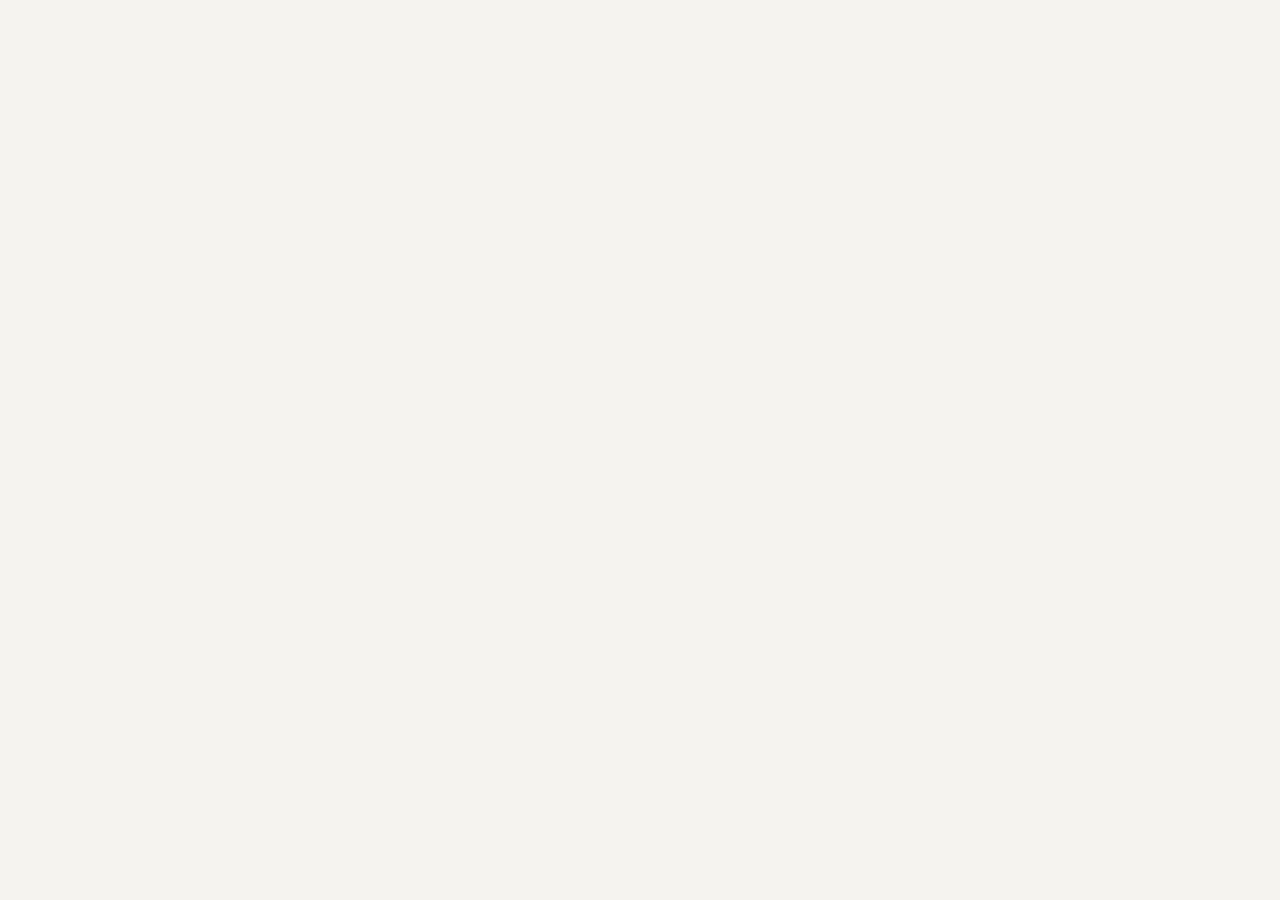
==== public/index.html @ 3702929b "first commit" ====
<!DOCTYPE html>
<html lang="es">
<head>
  <meta charset="UTF-8">
  <title>LibroFiscal</title>
  <link rel="stylesheet" href="styles/main.css">
</head>

<body>

<div id="app"></div>

<script type="module" src="app.js"></script>

</body>
</html>
---- public/styles/main.css ----
:root {
    --bg: #f5f3ef;
    --surface: #ffffff;
    --surface2: #f0ede8;
    --border: #e2ddd6;
    --accent: #2d7a4f;
    --accent-light: #e8f5ee;
    --azul: #1a5fa8;
    --amarillo: #a8601a;
    --text: #1c1a17;
    --muted: #8a8278;
    --rojo: #c0392b;
    --verde: #2d7a4f;
    --sidebar-w: 230px;
  }

  * { margin:0; padding:0; box-sizing:border-box; }

  body {
    font-family: 'Nunito', sans-serif;
    background: var(--bg);
    color: var(--text);
    min-height: 100vh;
  }

  /* ── LOGIN ── */
  #screen-login {
    min-height: 100vh;
    display: flex;
    align-items: center;
    justify-content: center;
    background: var(--bg);
  }

  .login-card {
    background: var(--surface);
    border: 1px solid var(--border);
    border-radius: 16px;
    padding: 48px 40px;
    width: 360px;
    box-shadow: 0 4px 24px rgba(0,0,0,0.07);
  }

  .login-logo {
    font-family: 'Lora', serif;
    font-size: 26px;
    color: var(--accent);
    margin-bottom: 4px;
  }

  .login-sub {
    font-size: 13px;
    color: var(--muted);
    margin-bottom: 32px;
    font-family: 'DM Mono', monospace;
  }

  .login-label {
    font-size: 11px;
    color: var(--muted);
    text-transform: uppercase;
    letter-spacing: 0.8px;
    font-family: 'DM Mono', monospace;
    margin-bottom: 6px;
    display: block;
  }

  .login-input {
    width: 100%;
    padding: 10px 14px;
    border: 1.5px solid var(--border);
    border-radius: 8px;
    background: var(--bg);
    font-family: 'Nunito', sans-serif;
    font-size: 14px;
    color: var(--text);
    outline: none;
    margin-bottom: 16px;
    transition: border-color 0.15s;
  }

  .login-input:focus { border-color: var(--accent); }

  .login-btn {
    width: 100%;
    padding: 11px;
    background: var(--accent);
    color: white;
    border: none;
    border-radius: 8px;
    font-family: 'Nunito', sans-serif;
    font-size: 15px;
    font-weight: 600;
    cursor: pointer;
    transition: background 0.15s;
  }

  .login-btn:hover { background: #235f3d; }
  .login-btn:disabled { opacity: 0.6; }
  .login-error { color: var(--rojo); font-size: 12px; margin-top: 8px; min-height: 18px; }

  /* ── APP SHELL ── */
  #screen-app {
    display: none;
    grid-template-columns: var(--sidebar-w) 1fr;
    min-height: 100vh;
  }

  /* ── SIDEBAR ── */
  .sidebar {
    background: var(--surface);
    border-right: 1px solid var(--border);
    display: flex;
    flex-direction: column;
    position: fixed;
    top: 0; left: 0; bottom: 0;
    width: var(--sidebar-w);
    z-index: 100;
    overflow-y: auto;
  }

  .logo-area {
    padding: 24px 20px 18px;
    border-bottom: 1px solid var(--border);
  }

  .logo-text {
    font-family: 'Lora', serif;
    font-size: 21px;
    color: var(--accent);
  }

  .logo-sub {
    font-size: 10px;
    color: var(--muted);
    font-family: 'DM Mono', monospace;
    margin-top: 2px;
  }

  .empresa-section {
    padding: 14px 14px 10px;
    border-bottom: 1px solid var(--border);
  }

  .section-label {
    font-size: 10px;
    color: var(--muted);
    text-transform: uppercase;
    letter-spacing: 1px;
    font-family: 'DM Mono', monospace;
    margin-bottom: 8px;
  }

  .empresa-btn {
    display: flex;
    align-items: center;
    gap: 9px;
    width: 100%;
    padding: 7px 10px;
    border-radius: 7px;
    border: 1px solid transparent;
    background: transparent;
    color: var(--muted);
    cursor: pointer;
    font-family: 'Nunito', sans-serif;
    font-size: 13px;
    font-weight: 500;
    text-align: left;
    transition: all 0.12s;
    margin-bottom: 2px;
  }

  .empresa-btn:hover { background: var(--surface2); color: var(--text); }
  .empresa-btn.active {
    background: var(--accent-light);
    border-color: #b8dfc8;
    color: var(--accent);
  }

  .empresa-dot {
    width: 8px; height: 8px;
    border-radius: 50%;
    flex-shrink: 0;
  }

  .add-empresa-btn {
    display: flex;
    align-items: center;
    gap: 6px;
    width: 100%;
    padding: 6px 10px;
    border: 1px dashed var(--border);
    border-radius: 7px;
    background: transparent;
    color: var(--muted);
    cursor: pointer;
    font-family: 'Nunito', sans-serif;
    font-size: 12px;
    margin-top: 6px;
    transition: all 0.12s;
  }

  .add-empresa-btn:hover { border-color: var(--accent); color: var(--accent); }

  nav { padding: 14px 10px; flex: 1; }

  .nav-item {
    display: flex;
    align-items: center;
    gap: 9px;
    padding: 9px 12px;
    border-radius: 8px;
    cursor: pointer;
    font-size: 13px;
    font-weight: 500;
    color: var(--muted);
    transition: all 0.12s;
    margin-bottom: 2px;
    border: none;
    background: transparent;
    width: 100%;
    text-align: left;
    font-family: 'Nunito', sans-serif;
  }

  .nav-item:hover { background: var(--surface2); color: var(--text); }
  .nav-item.active { background: var(--accent-light); color: var(--accent); font-weight: 700; }
  .nav-item .icon { font-size: 15px; width: 18px; text-align: center; }

  .sidebar-footer {
    padding: 14px 16px;
    border-top: 1px solid var(--border);
    display: flex;
    align-items: center;
    justify-content: space-between;
  }

  #user-email {
    font-size: 11px;
    color: var(--muted);
    font-family: 'DM Mono', monospace;
    max-width: 130px;
    overflow: hidden;
    text-overflow: ellipsis;
    white-space: nowrap;
  }

  .logout-btn {
    font-size: 11px;
    color: var(--muted);
    background: none;
    border: none;
    cursor: pointer;
    font-family: 'Nunito', sans-serif;
    padding: 4px 8px;
    border-radius: 5px;
    transition: all 0.12s;
  }

  .logout-btn:hover { background: var(--surface2); color: var(--rojo); }

  .container {
  max-width: 1200px;
  margin: 0 auto;
  width: 100%;
  }

  /* ── MAIN ── */
  .main {
    margin-left: var(--sidebar-w);
    padding: 32px 36px;
    min-height: 100vh;
  }

  .view { display: none; }
  .view.active { display: block; animation: fadeUp 0.2s ease; }

  @keyframes fadeUp {
    from { opacity: 0; transform: translateY(6px); }
    to   { opacity: 1; transform: translateY(0); }
  }

  /* ── TOPBAR ── */
  .topbar {
    display: flex;
    align-items: flex-start;
    justify-content: space-between;
    margin-bottom: 28px;
    flex-wrap: wrap;
    gap: 12px;
  }

  .page-title {
    font-family: 'Lora', serif;
    font-size: 26px;
    font-weight: 400;
    color: var(--text);
  }

  .page-title span { color: var(--accent); }
  .page-subtitle { font-size: 13px; color: var(--muted); margin-top: 2px; }
  .topbar-actions { display: flex; gap: 8px; align-items: center; flex-wrap: wrap; }

  /* ── BOTONES ── */
  .btn {
    padding: 9px 18px;
    border-radius: 8px;
    border: none;
    cursor: pointer;
    font-family: 'Nunito', sans-serif;
    font-size: 13px;
    font-weight: 600;
    transition: all 0.12s;
    white-space: nowrap;
  }

  .btn-primary { background: var(--accent); color: white; }
  .btn-primary:hover { background: #235f3d; transform: translateY(-1px); box-shadow: 0 3px 10px rgba(45,122,79,0.2); }
  .btn-primary:disabled { opacity: 0.6; transform: none; }
  .btn-ghost { background: var(--surface); color: var(--text); border: 1px solid var(--border); }
  .btn-ghost:hover { border-color: var(--accent); color: var(--accent); }

  .btn-icon {
    background: none;
    border: none;
    cursor: pointer;
    color: var(--muted);
    font-size: 12px;
    padding: 2px 5px;
    border-radius: 4px;
    transition: all 0.12s;
    line-height: 1;
  }

  .btn-icon:hover { background: #fde8e8; color: var(--rojo); }

  /* ── STAT CARDS ── */
  .stats-grid {
    display: grid;
    grid-template-columns: repeat(4, 1fr);
    gap: 14px;
    margin-bottom: 24px;
  }

  .stat-card {
    background: var(--surface);
    border: 1px solid var(--border);
    border-radius: 12px;
    padding: 18px 20px;
    position: relative;
    overflow: hidden;
  }

  .stat-card::after {
    content: '';
    position: absolute;
    top: 0; left: 0; right: 0;
    height: 3px;
    border-radius: 12px 12px 0 0;
  }

  .stat-card.verde::after  { background: var(--verde); }
  .stat-card.rojo::after   { background: var(--rojo); }
  .stat-card.azul::after   { background: var(--azul); }
  .stat-card.naranja::after { background: var(--amarillo); }

  .stat-label {
    font-size: 10px;
    color: var(--muted);
    text-transform: uppercase;
    letter-spacing: 0.8px;
    font-family: 'DM Mono', monospace;
    margin-bottom: 8px;
  }

  .stat-value {
    font-family: 'Lora', serif;
    font-size: 24px;
    color: var(--text);
    line-height: 1;
    margin-bottom: 4px;
  }

  .stat-desc { font-size: 11px; color: var(--muted); }

  /* ── TABLA ── */
  .table-section {
    background: var(--surface);
    border: 1px solid var(--border);
    border-radius: 12px;
    overflow: hidden;
    margin-bottom: 20px;
  }

  .table-header {
    padding: 14px 20px;
    border-bottom: 1px solid var(--border);
    display: flex;
    justify-content: space-between;
    align-items: center;
    flex-wrap: wrap;
    gap: 10px;
  }

  .table-title { font-size: 14px; font-weight: 700; }
  .filtros { display: flex; gap: 8px; flex-wrap: wrap; align-items: center; }

  .filtros select {
    padding: 5px 10px;
    border: 1px solid var(--border);
    border-radius: 6px;
    background: var(--bg);
    font-family: 'Nunito', sans-serif;
    font-size: 12px;
    color: var(--text);
    outline: none;
    cursor: pointer;
  }

  table { width: 100%; border-collapse: collapse; }

  th {
    padding: 9px 16px;
    text-align: left;
    font-size: 10px;
    color: var(--muted);
    text-transform: uppercase;
    letter-spacing: 0.7px;
    font-family: 'DM Mono', monospace;
    font-weight: 500;
    background: var(--surface2);
    border-bottom: 1px solid var(--border);
  }

  td {
    padding: 11px 16px;
    font-size: 13px;
    border-bottom: 1px solid var(--surface2);
    vertical-align: middle;
  }

  tr:last-child td { border-bottom: none; }
  tr:hover td { background: #fafaf8; }

  .badge {
    display: inline-flex;
    align-items: center;
    gap: 3px;
    padding: 3px 8px;
    border-radius: 4px;
    font-size: 11px;
    font-family: 'DM Mono', monospace;
    font-weight: 500;
  }

  .badge-salida  { background: #fdecea; color: #c0392b; }
  .badge-entrada { background: #e8f5ee; color: #2d7a4f; }
  .valor-salida  { color: var(--rojo); }
  .valor-entrada { color: var(--verde); }

  .cuenta-pill {
    background: var(--surface2);
    border: 1px solid var(--border);
    padding: 3px 8px;
    border-radius: 5px;
    font-size: 11px;
    color: var(--muted);
    font-family: 'DM Mono', monospace;
  }

  /* ── FORM ── */
  .form-card {
    background: var(--surface);
    border: 1px solid var(--border);
    border-radius: 12px;
    padding: 28px 32px;
    max-width: 800px;
  }

  .form-card-title {
    font-family: 'Lora', serif;
    font-size: 17px;
    margin-bottom: 22px;
    padding-bottom: 14px;
    border-bottom: 1px solid var(--border);
    color: var(--text);
  }

  .form-grid {
    display: grid;
    grid-template-columns: 1fr 1fr;
    gap: 18px;
  }

  .form-group { display: flex; flex-direction: column; gap: 6px; }
  .form-group.full { grid-column: 1 / -1; }

  .form-label {
    font-size: 10px;
    color: var(--muted);
    text-transform: uppercase;
    letter-spacing: 0.8px;
    font-family: 'DM Mono', monospace;
  }

  .form-input, .form-select {
    padding: 10px 13px;
    border: 1.5px solid var(--border);
    border-radius: 8px;
    background: var(--bg);
    font-family: 'Nunito', sans-serif;
    font-size: 14px;
    color: var(--text);
    outline: none;
    transition: border-color 0.15s;
    width: 100%;
  }

  .form-input:focus, .form-select:focus { border-color: var(--accent); }
  .form-input::placeholder { color: #c0b8ae; }

  .tipo-toggle { display: grid; grid-template-columns: 1fr 1fr; gap: 8px; }

  .tipo-btn {
    padding: 10px;
    border-radius: 8px;
    border: 1.5px solid var(--border);
    background: var(--bg);
    cursor: pointer;
    font-family: 'Nunito', sans-serif;
    font-size: 13px;
    font-weight: 600;
    transition: all 0.15s;
    color: var(--muted);
  }

  #tipo-salida.active  { background: #fdecea; border-color: #e8a09a; color: var(--rojo); }
  #tipo-entrada.active { background: #e8f5ee; border-color: #9acfb2; color: var(--verde); }

  .form-actions { grid-column: 1/-1; display: flex; gap: 10px; padding-top: 6px; }

  /* ── RESUMEN ── */
  .resumen-grid {
    display: grid;
    grid-template-columns: 1fr 1fr;
    gap: 18px;
    margin-bottom: 18px;
  }

  .resumen-card {
    background: var(--surface);
    border: 1px solid var(--border);
    border-radius: 12px;
    padding: 22px;
  }

  .resumen-card-title {
    font-size: 11px;
    color: var(--muted);
    text-transform: uppercase;
    letter-spacing: 0.8px;
    font-family: 'DM Mono', monospace;
    margin-bottom: 14px;
  }

  .categoria-row {
    display: flex;
    justify-content: space-between;
    align-items: flex-start;
    padding: 8px 0;
    border-bottom: 1px solid var(--surface2);
    gap: 12px;
  }

  .categoria-row:last-child { border-bottom: none; }
  .cat-name { font-size: 13px; color: var(--text); }
  .cat-bar-wrap { height: 3px; background: var(--border); border-radius: 2px; margin-top: 5px; }
  .cat-bar { height: 3px; border-radius: 2px; background: var(--accent); }
  .cat-valor { font-family: 'DM Mono', monospace; font-size: 12px; color: var(--rojo); white-space: nowrap; }

  /* ── CATÁLOGO ── */
  .catalogo-item {
    background: var(--surface);
    border: 1px solid var(--border);
    border-radius: 10px;
    padding: 16px 18px;
    margin-bottom: 12px;
  }

  .catalogo-cuenta {
    display: flex;
    justify-content: space-between;
    align-items: center;
    margin-bottom: 10px;
    font-size: 14px;
    font-weight: 700;
  }

  .catalogo-subs { display: flex; flex-wrap: wrap; gap: 6px; }

  .sub-chip {
    background: var(--surface2);
    border: 1px solid var(--border);
    padding: 3px 10px;
    border-radius: 20px;
    font-size: 12px;
    color: var(--muted);
    display: flex;
    align-items: center;
    gap: 4px;
  }

  .sub-chip button {
    background: none;
    border: none;
    cursor: pointer;
    color: var(--muted);
    font-size: 13px;
    line-height: 1;
    padding: 0;
    transition: color 0.1s;
  }

  .sub-chip button:hover { color: var(--rojo); }

  .sub-chip.add-sub {
    border-style: dashed;
    cursor: pointer;
    color: var(--accent);
    border-color: #9acfb2;
    background: none;
    font-family: 'Nunito', sans-serif;
    font-size: 12px;
    font-weight: 600;
    padding: 3px 10px;
  }

  .sub-chip.add-sub:hover { background: var(--accent-light); }

  /* ── IMPUESTOS ── */
  .impuesto-grid {
    display: grid;
    grid-template-columns: repeat(3,1fr);
    gap: 16px;
    padding: 20px;
  }

  .imp-item { text-align: center; }
  .imp-label { font-size: 10px; color: var(--muted); font-family: 'DM Mono', monospace; text-transform: uppercase; margin-bottom: 6px; }
  .imp-value { font-family: 'Lora', serif; font-size: 22px; color: var(--accent); }
  .imp-sub   { font-size: 11px; color: var(--muted); margin-top: 3px; }

  /* ── TOAST ── */
  .toast {
    position: fixed;
    bottom: 24px; right: 24px;
    background: var(--accent);
    color: white;
    padding: 11px 20px;
    border-radius: 8px;
    font-size: 13px;
    font-weight: 600;
    transform: translateY(60px);
    opacity: 0;
    transition: all 0.3s cubic-bezier(0.34,1.56,0.64,1);
    z-index: 9999;
    box-shadow: 0 4px 16px rgba(0,0,0,0.12);
  }

  .toast.show { transform: translateY(0); opacity: 1; }

  /* ── RESPONSIVE ── */
  @media (max-width: 900px) {
    :root { --sidebar-w: 0px; }
    .sidebar { display: none; }
    .main { margin-left: 0; padding: 16px; }
    .stats-grid { grid-template-columns: 1fr 1fr; }
    .form-grid { grid-template-columns: 1fr; }
    .form-group.full { grid-column: 1; }
    .resumen-grid { grid-template-columns: 1fr; }
    .impuesto-grid { grid-template-columns: 1fr; }
  }
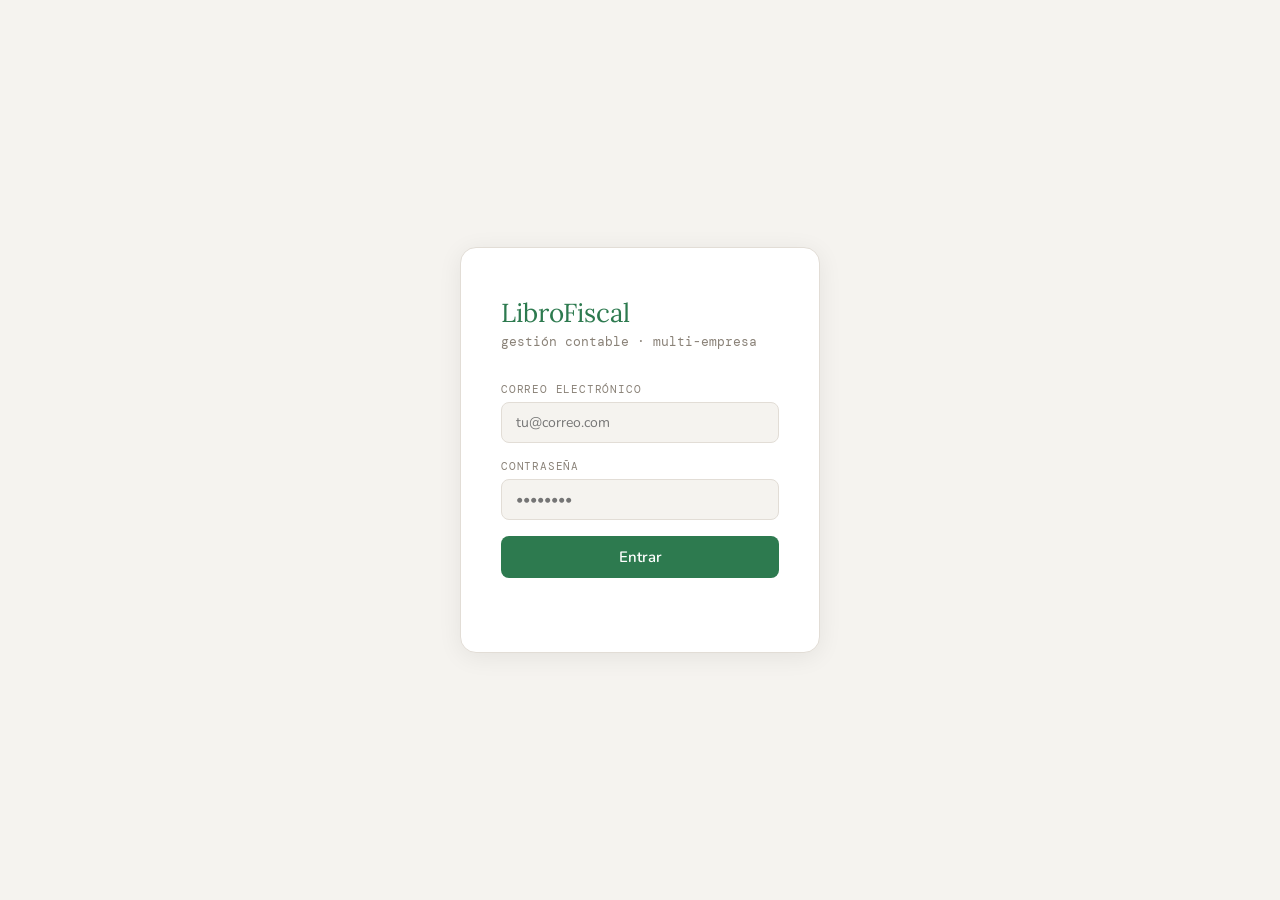
==== commit ae0d38a1: "version 1.0" ====
--- a/public/index.html
+++ b/public/index.html
@@ -1,16 +1,86 @@
 <!DOCTYPE html>
 <html lang="es">
 <head>
-  <meta charset="UTF-8">
-  <title>LibroFiscal</title>
-  <link rel="stylesheet" href="styles/main.css">
+<meta charset="UTF-8">
+<meta name="viewport" content="width=device-width, initial-scale=1.0">
+<title>LibroFiscal</title>
+<link href="https://fonts.googleapis.com/css2?family=Lora:ital,wght@0,400;0,600;1,400&family=DM+Mono:wght@400;500&family=Nunito:wght@300;400;500;600;700&display=swap" rel="stylesheet">
+<link rel="stylesheet" href="styles/main.css">
+<script type="module" src="app.js"></script>
 </head>
-
 <body>
 
-<div id="app"></div>
+<!-- ── LOGIN ── -->
+<div id="screen-login">
+  <div class="login-card">
+    <div class="login-logo">LibroFiscal</div>
+    <div class="login-sub">gestión contable · multi-empresa</div>
+    <label class="login-label">Correo electrónico</label>
+    <input id="login-email" type="email" class="login-input"
+      placeholder="tu@correo.com">
+    <label class="login-label">Contraseña</label>
+    <input id="login-pass" type="password" class="login-input"
+      placeholder="••••••••">
+    <button id="login-btn" class="login-btn" onclick="APP.login()">
+      Entrar
+    </button>
+    <div id="login-error" class="login-error"></div>
+  </div>
+</div>
 
-<script type="module" src="app.js"></script>
+<!-- ── APP ── -->
+<div id="screen-app">
+
+  <aside class="sidebar">
+    <div class="logo-area">
+      <div class="logo-text">LibroFiscal</div>
+      <div class="logo-sub">gestión contable</div>
+    </div>
+
+    <div class="empresa-section">
+      <div class="section-label">Empresa activa</div>
+      <div id="empresas-list"></div>
+    </div>
+
+    <nav>
+      <div class="section-label"
+        style="padding:0 4px;margin-bottom:8px">Menú</div>
+      <button class="nav-item active" data-view="dashboard"
+        onclick="APP.navegar('dashboard')">
+        <span class="icon">▦</span> Dashboard
+      </button>
+      <button class="nav-item" data-view="digitacion"
+        onclick="APP.navegar('digitacion')">
+        <span class="icon">＋</span> Nuevo movimiento
+      </button>
+      <button class="nav-item" data-view="movimientos"
+        onclick="APP.navegar('movimientos')">
+        <span class="icon">≡</span> Movimientos
+      </button>
+      <button class="nav-item" data-view="resumen"
+        onclick="APP.navegar('resumen')">
+        <span class="icon">◉</span> Resumen bimestral
+      </button>
+      <button class="nav-item" data-view="catalogo"
+        onclick="APP.navegar('catalogo')">
+        <span class="icon">✎</span> Catálogo de cuentas
+      </button>
+    </nav>
+
+    <div class="sidebar-footer">
+      <span id="user-email"></span>
+      <button class="logout-btn" onclick="APP.logout()">Salir</button>
+    </div>
+  </aside>
+
+  <!-- Aquí se inyectan las vistas dinámicamente -->
+  <main class="main">
+    <div id="app-views"></div>
+  </main>
+
+</div>
+
+<div class="toast" id="toast"></div>
 
 </body>
 </html>
--- a/public/styles/main.css
+++ b/public/styles/main.css
@@ -1,683 +1,732 @@
-
-  :root {
-    --bg: #f5f3ef;
-    --surface: #ffffff;
-    --surface2: #f0ede8;
-    --border: #e2ddd6;
-    --accent: #2d7a4f;
-    --accent-light: #e8f5ee;
-    --azul: #1a5fa8;
-    --amarillo: #a8601a;
-    --text: #1c1a17;
-    --muted: #8a8278;
-    --rojo: #c0392b;
-    --verde: #2d7a4f;
-    --sidebar-w: 230px;
-  }
-
-  * { margin:0; padding:0; box-sizing:border-box; }
-
-  body {
-    font-family: 'Nunito', sans-serif;
-    background: var(--bg);
-    color: var(--text);
-    min-height: 100vh;
-  }
-
-  /* ── LOGIN ── */
-  #screen-login {
-    min-height: 100vh;
-    display: flex;
-    align-items: center;
-    justify-content: center;
-    background: var(--bg);
-  }
-
-  .login-card {
-    background: var(--surface);
-    border: 1px solid var(--border);
-    border-radius: 16px;
-    padding: 48px 40px;
-    width: 360px;
-    box-shadow: 0 4px 24px rgba(0,0,0,0.07);
-  }
-
-  .login-logo {
-    font-family: 'Lora', serif;
-    font-size: 26px;
-    color: var(--accent);
-    margin-bottom: 4px;
-  }
-
-  .login-sub {
-    font-size: 13px;
-    color: var(--muted);
-    margin-bottom: 32px;
-    font-family: 'DM Mono', monospace;
-  }
-
-  .login-label {
-    font-size: 11px;
-    color: var(--muted);
-    text-transform: uppercase;
-    letter-spacing: 0.8px;
-    font-family: 'DM Mono', monospace;
-    margin-bottom: 6px;
-    display: block;
-  }
-
-  .login-input {
-    width: 100%;
-    padding: 10px 14px;
-    border: 1.5px solid var(--border);
-    border-radius: 8px;
-    background: var(--bg);
-    font-family: 'Nunito', sans-serif;
-    font-size: 14px;
-    color: var(--text);
-    outline: none;
-    margin-bottom: 16px;
-    transition: border-color 0.15s;
-  }
-
-  .login-input:focus { border-color: var(--accent); }
-
-  .login-btn {
-    width: 100%;
-    padding: 11px;
-    background: var(--accent);
-    color: white;
-    border: none;
-    border-radius: 8px;
-    font-family: 'Nunito', sans-serif;
-    font-size: 15px;
-    font-weight: 600;
-    cursor: pointer;
-    transition: background 0.15s;
-  }
-
-  .login-btn:hover { background: #235f3d; }
-  .login-btn:disabled { opacity: 0.6; }
-  .login-error { color: var(--rojo); font-size: 12px; margin-top: 8px; min-height: 18px; }
-
-  /* ── APP SHELL ── */
-  #screen-app {
-    display: none;
-    grid-template-columns: var(--sidebar-w) 1fr;
-    min-height: 100vh;
-  }
-
-  /* ── SIDEBAR ── */
-  .sidebar {
-    background: var(--surface);
-    border-right: 1px solid var(--border);
-    display: flex;
-    flex-direction: column;
-    position: fixed;
-    top: 0; left: 0; bottom: 0;
-    width: var(--sidebar-w);
-    z-index: 100;
-    overflow-y: auto;
-  }
-
-  .logo-area {
-    padding: 24px 20px 18px;
-    border-bottom: 1px solid var(--border);
-  }
-
-  .logo-text {
-    font-family: 'Lora', serif;
-    font-size: 21px;
-    color: var(--accent);
-  }
-
-  .logo-sub {
-    font-size: 10px;
-    color: var(--muted);
-    font-family: 'DM Mono', monospace;
-    margin-top: 2px;
-  }
-
-  .empresa-section {
-    padding: 14px 14px 10px;
-    border-bottom: 1px solid var(--border);
-  }
-
-  .section-label {
-    font-size: 10px;
-    color: var(--muted);
-    text-transform: uppercase;
-    letter-spacing: 1px;
-    font-family: 'DM Mono', monospace;
-    margin-bottom: 8px;
-  }
-
-  .empresa-btn {
-    display: flex;
-    align-items: center;
-    gap: 9px;
-    width: 100%;
-    padding: 7px 10px;
-    border-radius: 7px;
-    border: 1px solid transparent;
-    background: transparent;
-    color: var(--muted);
-    cursor: pointer;
-    font-family: 'Nunito', sans-serif;
-    font-size: 13px;
-    font-weight: 500;
-    text-align: left;
-    transition: all 0.12s;
-    margin-bottom: 2px;
-  }
-
-  .empresa-btn:hover { background: var(--surface2); color: var(--text); }
-  .empresa-btn.active {
-    background: var(--accent-light);
-    border-color: #b8dfc8;
-    color: var(--accent);
-  }
-
-  .empresa-dot {
-    width: 8px; height: 8px;
-    border-radius: 50%;
-    flex-shrink: 0;
-  }
-
-  .add-empresa-btn {
-    display: flex;
-    align-items: center;
-    gap: 6px;
-    width: 100%;
-    padding: 6px 10px;
-    border: 1px dashed var(--border);
-    border-radius: 7px;
-    background: transparent;
-    color: var(--muted);
-    cursor: pointer;
-    font-family: 'Nunito', sans-serif;
-    font-size: 12px;
-    margin-top: 6px;
-    transition: all 0.12s;
-  }
-
-  .add-empresa-btn:hover { border-color: var(--accent); color: var(--accent); }
-
-  nav { padding: 14px 10px; flex: 1; }
-
-  .nav-item {
-    display: flex;
-    align-items: center;
-    gap: 9px;
-    padding: 9px 12px;
-    border-radius: 8px;
-    cursor: pointer;
-    font-size: 13px;
-    font-weight: 500;
-    color: var(--muted);
-    transition: all 0.12s;
-    margin-bottom: 2px;
-    border: none;
-    background: transparent;
-    width: 100%;
-    text-align: left;
-    font-family: 'Nunito', sans-serif;
-  }
-
-  .nav-item:hover { background: var(--surface2); color: var(--text); }
-  .nav-item.active { background: var(--accent-light); color: var(--accent); font-weight: 700; }
-  .nav-item .icon { font-size: 15px; width: 18px; text-align: center; }
-
-  .sidebar-footer {
-    padding: 14px 16px;
-    border-top: 1px solid var(--border);
-    display: flex;
-    align-items: center;
-    justify-content: space-between;
-  }
-
-  #user-email {
-    font-size: 11px;
-    color: var(--muted);
-    font-family: 'DM Mono', monospace;
-    max-width: 130px;
-    overflow: hidden;
-    text-overflow: ellipsis;
-    white-space: nowrap;
-  }
-
-  .logout-btn {
-    font-size: 11px;
-    color: var(--muted);
-    background: none;
-    border: none;
-    cursor: pointer;
-    font-family: 'Nunito', sans-serif;
-    padding: 4px 8px;
-    border-radius: 5px;
-    transition: all 0.12s;
-  }
-
-  .logout-btn:hover { background: var(--surface2); color: var(--rojo); }
-
-  .container {
-  max-width: 1200px;
-  margin: 0 auto;
+:root {
+  --bg: #f5f3ef;
+  --surface: #ffffff;
+  --surface2: #f0ede8;
+  --border: #e2ddd6;
+  --accent: #2d7a4f;
+  --accent-light: #e8f5ee;
+  --azul: #1a5fa8;
+  --amarillo: #a8601a;
+  --text: #1c1a17;
+  --muted: #8a8278;
+  --rojo: #c0392b;
+  --verde: #2d7a4f;
+  --sidebar-w: 230px;
+}
+
+* { margin:0; padding:0; box-sizing:border-box; }
+
+body {
+  font-family: 'Nunito', sans-serif;
+  background: var(--bg);
+  color: var(--text);
+  min-height: 100vh;
+}
+
+/* ── LOGIN ── */
+#screen-login {
+  min-height: 100vh;
+  display: flex;
+  align-items: center;
+  justify-content: center;
+}
+
+.login-card {
+  background: var(--surface);
+  border: 1px solid var(--border);
+  border-radius: 16px;
+  padding: 48px 40px;
+  width: 360px;
+  box-shadow: 0 4px 24px rgba(0,0,0,0.07);
+}
+
+.login-logo {
+  font-family: 'Lora', serif;
+  font-size: 26px;
+  color: var(--accent);
+  margin-bottom: 4px;
+}
+
+.login-sub {
+  font-size: 13px;
+  color: var(--muted);
+  margin-bottom: 32px;
+  font-family: 'DM Mono', monospace;
+}
+
+.login-label {
+  font-size: 11px;
+  color: var(--muted);
+  text-transform: uppercase;
+  letter-spacing: 0.8px;
+  font-family: 'DM Mono', monospace;
+  margin-bottom: 6px;
+  display: block;
+}
+
+.login-input {
   width: 100%;
-  }
-
-  /* ── MAIN ── */
-  .main {
-    margin-left: var(--sidebar-w);
-    padding: 32px 36px;
-    min-height: 100vh;
-  }
-
-  .view { display: none; }
-  .view.active { display: block; animation: fadeUp 0.2s ease; }
-
-  @keyframes fadeUp {
-    from { opacity: 0; transform: translateY(6px); }
-    to   { opacity: 1; transform: translateY(0); }
-  }
-
-  /* ── TOPBAR ── */
-  .topbar {
-    display: flex;
-    align-items: flex-start;
-    justify-content: space-between;
-    margin-bottom: 28px;
-    flex-wrap: wrap;
-    gap: 12px;
-  }
-
-  .page-title {
-    font-family: 'Lora', serif;
-    font-size: 26px;
-    font-weight: 400;
-    color: var(--text);
-  }
-
-  .page-title span { color: var(--accent); }
-  .page-subtitle { font-size: 13px; color: var(--muted); margin-top: 2px; }
-  .topbar-actions { display: flex; gap: 8px; align-items: center; flex-wrap: wrap; }
-
-  /* ── BOTONES ── */
-  .btn {
-    padding: 9px 18px;
-    border-radius: 8px;
-    border: none;
-    cursor: pointer;
-    font-family: 'Nunito', sans-serif;
-    font-size: 13px;
-    font-weight: 600;
-    transition: all 0.12s;
-    white-space: nowrap;
-  }
-
-  .btn-primary { background: var(--accent); color: white; }
-  .btn-primary:hover { background: #235f3d; transform: translateY(-1px); box-shadow: 0 3px 10px rgba(45,122,79,0.2); }
-  .btn-primary:disabled { opacity: 0.6; transform: none; }
-  .btn-ghost { background: var(--surface); color: var(--text); border: 1px solid var(--border); }
-  .btn-ghost:hover { border-color: var(--accent); color: var(--accent); }
-
-  .btn-icon {
-    background: none;
-    border: none;
-    cursor: pointer;
-    color: var(--muted);
-    font-size: 12px;
-    padding: 2px 5px;
-    border-radius: 4px;
-    transition: all 0.12s;
-    line-height: 1;
-  }
-
-  .btn-icon:hover { background: #fde8e8; color: var(--rojo); }
-
-  /* ── STAT CARDS ── */
-  .stats-grid {
-    display: grid;
-    grid-template-columns: repeat(4, 1fr);
-    gap: 14px;
-    margin-bottom: 24px;
-  }
-
-  .stat-card {
-    background: var(--surface);
-    border: 1px solid var(--border);
-    border-radius: 12px;
-    padding: 18px 20px;
-    position: relative;
-    overflow: hidden;
-  }
-
-  .stat-card::after {
-    content: '';
-    position: absolute;
-    top: 0; left: 0; right: 0;
-    height: 3px;
-    border-radius: 12px 12px 0 0;
-  }
-
-  .stat-card.verde::after  { background: var(--verde); }
-  .stat-card.rojo::after   { background: var(--rojo); }
-  .stat-card.azul::after   { background: var(--azul); }
-  .stat-card.naranja::after { background: var(--amarillo); }
-
-  .stat-label {
-    font-size: 10px;
-    color: var(--muted);
-    text-transform: uppercase;
-    letter-spacing: 0.8px;
-    font-family: 'DM Mono', monospace;
-    margin-bottom: 8px;
-  }
-
-  .stat-value {
-    font-family: 'Lora', serif;
-    font-size: 24px;
-    color: var(--text);
-    line-height: 1;
-    margin-bottom: 4px;
-  }
-
-  .stat-desc { font-size: 11px; color: var(--muted); }
-
-  /* ── TABLA ── */
-  .table-section {
-    background: var(--surface);
-    border: 1px solid var(--border);
-    border-radius: 12px;
-    overflow: hidden;
-    margin-bottom: 20px;
-  }
-
-  .table-header {
-    padding: 14px 20px;
-    border-bottom: 1px solid var(--border);
-    display: flex;
-    justify-content: space-between;
-    align-items: center;
-    flex-wrap: wrap;
-    gap: 10px;
-  }
-
-  .table-title { font-size: 14px; font-weight: 700; }
-  .filtros { display: flex; gap: 8px; flex-wrap: wrap; align-items: center; }
-
-  .filtros select {
-    padding: 5px 10px;
-    border: 1px solid var(--border);
-    border-radius: 6px;
-    background: var(--bg);
-    font-family: 'Nunito', sans-serif;
-    font-size: 12px;
-    color: var(--text);
-    outline: none;
-    cursor: pointer;
-  }
-
-  table { width: 100%; border-collapse: collapse; }
-
-  th {
-    padding: 9px 16px;
-    text-align: left;
-    font-size: 10px;
-    color: var(--muted);
-    text-transform: uppercase;
-    letter-spacing: 0.7px;
-    font-family: 'DM Mono', monospace;
-    font-weight: 500;
-    background: var(--surface2);
-    border-bottom: 1px solid var(--border);
-  }
-
-  td {
-    padding: 11px 16px;
-    font-size: 13px;
-    border-bottom: 1px solid var(--surface2);
-    vertical-align: middle;
-  }
-
-  tr:last-child td { border-bottom: none; }
-  tr:hover td { background: #fafaf8; }
-
-  .badge {
-    display: inline-flex;
-    align-items: center;
-    gap: 3px;
-    padding: 3px 8px;
-    border-radius: 4px;
-    font-size: 11px;
-    font-family: 'DM Mono', monospace;
-    font-weight: 500;
-  }
-
-  .badge-salida  { background: #fdecea; color: #c0392b; }
-  .badge-entrada { background: #e8f5ee; color: #2d7a4f; }
-  .valor-salida  { color: var(--rojo); }
-  .valor-entrada { color: var(--verde); }
-
-  .cuenta-pill {
-    background: var(--surface2);
-    border: 1px solid var(--border);
-    padding: 3px 8px;
-    border-radius: 5px;
-    font-size: 11px;
-    color: var(--muted);
-    font-family: 'DM Mono', monospace;
-  }
-
-  /* ── FORM ── */
-  .form-card {
-    background: var(--surface);
-    border: 1px solid var(--border);
-    border-radius: 12px;
-    padding: 28px 32px;
-    max-width: 800px;
-  }
-
-  .form-card-title {
-    font-family: 'Lora', serif;
-    font-size: 17px;
-    margin-bottom: 22px;
-    padding-bottom: 14px;
-    border-bottom: 1px solid var(--border);
-    color: var(--text);
-  }
-
-  .form-grid {
-    display: grid;
-    grid-template-columns: 1fr 1fr;
-    gap: 18px;
-  }
-
-  .form-group { display: flex; flex-direction: column; gap: 6px; }
-  .form-group.full { grid-column: 1 / -1; }
-
-  .form-label {
-    font-size: 10px;
-    color: var(--muted);
-    text-transform: uppercase;
-    letter-spacing: 0.8px;
-    font-family: 'DM Mono', monospace;
-  }
-
-  .form-input, .form-select {
-    padding: 10px 13px;
-    border: 1.5px solid var(--border);
-    border-radius: 8px;
-    background: var(--bg);
-    font-family: 'Nunito', sans-serif;
-    font-size: 14px;
-    color: var(--text);
-    outline: none;
-    transition: border-color 0.15s;
-    width: 100%;
-  }
-
-  .form-input:focus, .form-select:focus { border-color: var(--accent); }
-  .form-input::placeholder { color: #c0b8ae; }
-
-  .tipo-toggle { display: grid; grid-template-columns: 1fr 1fr; gap: 8px; }
-
-  .tipo-btn {
-    padding: 10px;
-    border-radius: 8px;
-    border: 1.5px solid var(--border);
-    background: var(--bg);
-    cursor: pointer;
-    font-family: 'Nunito', sans-serif;
-    font-size: 13px;
-    font-weight: 600;
-    transition: all 0.15s;
-    color: var(--muted);
-  }
-
-  #tipo-salida.active  { background: #fdecea; border-color: #e8a09a; color: var(--rojo); }
-  #tipo-entrada.active { background: #e8f5ee; border-color: #9acfb2; color: var(--verde); }
-
-  .form-actions { grid-column: 1/-1; display: flex; gap: 10px; padding-top: 6px; }
-
-  /* ── RESUMEN ── */
-  .resumen-grid {
-    display: grid;
-    grid-template-columns: 1fr 1fr;
-    gap: 18px;
-    margin-bottom: 18px;
-  }
-
-  .resumen-card {
-    background: var(--surface);
-    border: 1px solid var(--border);
-    border-radius: 12px;
-    padding: 22px;
-  }
-
-  .resumen-card-title {
-    font-size: 11px;
-    color: var(--muted);
-    text-transform: uppercase;
-    letter-spacing: 0.8px;
-    font-family: 'DM Mono', monospace;
-    margin-bottom: 14px;
-  }
-
-  .categoria-row {
-    display: flex;
-    justify-content: space-between;
-    align-items: flex-start;
-    padding: 8px 0;
-    border-bottom: 1px solid var(--surface2);
-    gap: 12px;
-  }
-
-  .categoria-row:last-child { border-bottom: none; }
-  .cat-name { font-size: 13px; color: var(--text); }
-  .cat-bar-wrap { height: 3px; background: var(--border); border-radius: 2px; margin-top: 5px; }
-  .cat-bar { height: 3px; border-radius: 2px; background: var(--accent); }
-  .cat-valor { font-family: 'DM Mono', monospace; font-size: 12px; color: var(--rojo); white-space: nowrap; }
-
-  /* ── CATÁLOGO ── */
-  .catalogo-item {
-    background: var(--surface);
-    border: 1px solid var(--border);
-    border-radius: 10px;
-    padding: 16px 18px;
-    margin-bottom: 12px;
-  }
-
-  .catalogo-cuenta {
-    display: flex;
-    justify-content: space-between;
-    align-items: center;
-    margin-bottom: 10px;
-    font-size: 14px;
-    font-weight: 700;
-  }
-
-  .catalogo-subs { display: flex; flex-wrap: wrap; gap: 6px; }
-
-  .sub-chip {
-    background: var(--surface2);
-    border: 1px solid var(--border);
-    padding: 3px 10px;
-    border-radius: 20px;
-    font-size: 12px;
-    color: var(--muted);
-    display: flex;
-    align-items: center;
-    gap: 4px;
-  }
-
-  .sub-chip button {
-    background: none;
-    border: none;
-    cursor: pointer;
-    color: var(--muted);
-    font-size: 13px;
-    line-height: 1;
-    padding: 0;
-    transition: color 0.1s;
-  }
-
-  .sub-chip button:hover { color: var(--rojo); }
-
-  .sub-chip.add-sub {
-    border-style: dashed;
-    cursor: pointer;
-    color: var(--accent);
-    border-color: #9acfb2;
-    background: none;
-    font-family: 'Nunito', sans-serif;
-    font-size: 12px;
-    font-weight: 600;
-    padding: 3px 10px;
-  }
-
-  .sub-chip.add-sub:hover { background: var(--accent-light); }
-
-  /* ── IMPUESTOS ── */
-  .impuesto-grid {
-    display: grid;
-    grid-template-columns: repeat(3,1fr);
-    gap: 16px;
-    padding: 20px;
-  }
-
-  .imp-item { text-align: center; }
-  .imp-label { font-size: 10px; color: var(--muted); font-family: 'DM Mono', monospace; text-transform: uppercase; margin-bottom: 6px; }
-  .imp-value { font-family: 'Lora', serif; font-size: 22px; color: var(--accent); }
-  .imp-sub   { font-size: 11px; color: var(--muted); margin-top: 3px; }
-
-  /* ── TOAST ── */
-  .toast {
-    position: fixed;
-    bottom: 24px; right: 24px;
-    background: var(--accent);
-    color: white;
-    padding: 11px 20px;
-    border-radius: 8px;
-    font-size: 13px;
-    font-weight: 600;
-    transform: translateY(60px);
-    opacity: 0;
-    transition: all 0.3s cubic-bezier(0.34,1.56,0.64,1);
-    z-index: 9999;
-    box-shadow: 0 4px 16px rgba(0,0,0,0.12);
-  }
-
-  .toast.show { transform: translateY(0); opacity: 1; }
-
-  /* ── RESPONSIVE ── */
-  @media (max-width: 900px) {
-    :root { --sidebar-w: 0px; }
-    .sidebar { display: none; }
-    .main { margin-left: 0; padding: 16px; }
-    .stats-grid { grid-template-columns: 1fr 1fr; }
-    .form-grid { grid-template-columns: 1fr; }
-    .form-group.full { grid-column: 1; }
-    .resumen-grid { grid-template-columns: 1fr; }
-    .impuesto-grid { grid-template-columns: 1fr; }
-  }
+  padding: 10px 14px;
+  border: 1.5px solid var(--border);
+  border-radius: 8px;
+  background: var(--bg);
+  font-family: 'Nunito', sans-serif;
+  font-size: 14px;
+  color: var(--text);
+  outline: none;
+  margin-bottom: 16px;
+  transition: border-color 0.15s;
+}
+
+.login-input:focus { border-color: var(--accent); }
+
+.login-btn {
+  width: 100%;
+  padding: 11px;
+  background: var(--accent);
+  color: white;
+  border: none;
+  border-radius: 8px;
+  font-family: 'Nunito', sans-serif;
+  font-size: 15px;
+  font-weight: 600;
+  cursor: pointer;
+  transition: background 0.15s;
+}
+
+.login-btn:hover { background: #235f3d; }
+.login-btn:disabled { opacity: 0.6; }
+.login-error {
+  color: var(--rojo);
+  font-size: 12px;
+  margin-top: 8px;
+  min-height: 18px;
+}
+
+/* ── APP SHELL ── */
+#screen-app {
+  display: none;
+  /* grid-template-columns: var(--sidebar-w) 1fr; */
+  min-height: 100vh;
+}
+
+/* ── SIDEBAR ── */
+.sidebar {
+  background: var(--surface);
+  border-right: 1px solid var(--border);
+  display: flex;
+  flex-direction: column;
+  position: fixed;
+  top: 0; left: 0; bottom: 0;
+  width: var(--sidebar-w);
+  z-index: 100;
+  overflow-y: auto;
+}
+
+.logo-area {
+  padding: 24px 20px 18px;
+  border-bottom: 1px solid var(--border);
+}
+
+.logo-text {
+  font-family: 'Lora', serif;
+  font-size: 21px;
+  color: var(--accent);
+}
+
+.logo-sub {
+  font-size: 10px;
+  color: var(--muted);
+  font-family: 'DM Mono', monospace;
+  margin-top: 2px;
+}
+
+.empresa-section {
+  padding: 14px 14px 10px;
+  border-bottom: 1px solid var(--border);
+}
+
+.section-label {
+  font-size: 10px;
+  color: var(--muted);
+  text-transform: uppercase;
+  letter-spacing: 1px;
+  font-family: 'DM Mono', monospace;
+  margin-bottom: 8px;
+}
+
+.empresa-btn {
+  display: flex;
+  align-items: center;
+  gap: 9px;
+  width: 100%;
+  padding: 7px 10px;
+  border-radius: 7px;
+  border: 1px solid transparent;
+  background: transparent;
+  color: var(--muted);
+  cursor: pointer;
+  font-family: 'Nunito', sans-serif;
+  font-size: 13px;
+  font-weight: 500;
+  text-align: left;
+  transition: all 0.12s;
+  margin-bottom: 2px;
+}
+
+.empresa-btn:hover { background: var(--surface2); color: var(--text); }
+.empresa-btn.active {
+  background: var(--accent-light);
+  border-color: #b8dfc8;
+  color: var(--accent);
+}
+
+.empresa-dot {
+  width: 8px; height: 8px;
+  border-radius: 50%;
+  flex-shrink: 0;
+}
+
+.add-empresa-btn {
+  display: flex;
+  align-items: center;
+  gap: 6px;
+  width: 100%;
+  padding: 6px 10px;
+  border: 1px dashed var(--border);
+  border-radius: 7px;
+  background: transparent;
+  color: var(--muted);
+  cursor: pointer;
+  font-family: 'Nunito', sans-serif;
+  font-size: 12px;
+  margin-top: 6px;
+  transition: all 0.12s;
+}
+
+.add-empresa-btn:hover { border-color: var(--accent); color: var(--accent); }
+
+nav { padding: 14px 10px; flex: 1; }
+
+.nav-item {
+  display: flex;
+  align-items: center;
+  gap: 9px;
+  padding: 9px 12px;
+  border-radius: 8px;
+  cursor: pointer;
+  font-size: 13px;
+  font-weight: 500;
+  color: var(--muted);
+  transition: all 0.12s;
+  margin-bottom: 2px;
+  border: none;
+  background: transparent;
+  width: 100%;
+  text-align: left;
+  font-family: 'Nunito', sans-serif;
+}
+
+.nav-item:hover { background: var(--surface2); color: var(--text); }
+.nav-item.active {
+  background: var(--accent-light);
+  color: var(--accent);
+  font-weight: 700;
+}
+.nav-item .icon { font-size: 15px; width: 18px; text-align: center; }
+
+.sidebar-footer {
+  padding: 14px 16px;
+  border-top: 1px solid var(--border);
+  display: flex;
+  align-items: center;
+  justify-content: space-between;
+}
+
+#user-email {
+  font-size: 11px;
+  color: var(--muted);
+  font-family: 'DM Mono', monospace;
+  max-width: 130px;
+  overflow: hidden;
+  text-overflow: ellipsis;
+  white-space: nowrap;
+}
+
+.logout-btn {
+  font-size: 11px;
+  color: var(--muted);
+  background: none;
+  border: none;
+  cursor: pointer;
+  font-family: 'Nunito', sans-serif;
+  padding: 4px 8px;
+  border-radius: 5px;
+  transition: all 0.12s;
+}
+
+.logout-btn:hover { background: var(--surface2); color: var(--rojo); }
+
+/* ── MAIN ── */
+.main {
+  margin-left: var(--sidebar-w);
+  padding: 32px 36px;
+  min-height: 100vh;
+  width: calc(100% - var(--sidebar-w));
+  overflow-x: hidden;
+}
+
+.view { display: none; }
+.view.active { display: block; animation: fadeUp 0.2s ease; }
+
+@keyframes fadeUp {
+  from { opacity: 0; transform: translateY(6px); }
+  to   { opacity: 1; transform: translateY(0); }
+}
+
+/* ── TOPBAR ── */
+.topbar {
+  display: flex;
+  align-items: flex-start;
+  justify-content: space-between;
+  margin-bottom: 28px;
+  flex-wrap: wrap;
+  gap: 12px;
+}
+
+.page-title {
+  font-family: 'Lora', serif;
+  font-size: 26px;
+  font-weight: 400;
+  color: var(--text);
+}
+
+.page-title span { color: var(--accent); }
+.page-subtitle { font-size: 13px; color: var(--muted); margin-top: 2px; }
+.topbar-actions { display: flex; gap: 8px; align-items: center; flex-wrap: wrap; }
+
+/* ── BOTONES ── */
+.btn {
+  padding: 9px 18px;
+  border-radius: 8px;
+  border: none;
+  cursor: pointer;
+  font-family: 'Nunito', sans-serif;
+  font-size: 13px;
+  font-weight: 600;
+  transition: all 0.12s;
+  white-space: nowrap;
+}
+
+.btn-primary { background: var(--accent); color: white; }
+.btn-primary:hover {
+  background: #235f3d;
+  transform: translateY(-1px);
+  box-shadow: 0 3px 10px rgba(45,122,79,0.2);
+}
+.btn-primary:disabled { opacity: 0.6; transform: none; }
+.btn-ghost { background: var(--surface); color: var(--text); border: 1px solid var(--border); }
+.btn-ghost:hover { border-color: var(--accent); color: var(--accent); }
+
+.btn-icon {
+  background: none;
+  border: none;
+  cursor: pointer;
+  color: var(--muted);
+  font-size: 12px;
+  padding: 2px 5px;
+  border-radius: 4px;
+  transition: all 0.12s;
+  line-height: 1;
+}
+
+.btn-icon:hover { background: #fde8e8; color: var(--rojo); }
+
+/* ── STAT CARDS ── */
+.stats-grid {
+  display: grid;
+  grid-template-columns: repeat(4, minmax(0, 1fr));
+  gap: 14px;
+  margin-bottom: 24px;
+}
+
+.stat-card {
+  background: var(--surface);
+  border: 1px solid var(--border);
+  border-radius: 12px;
+  padding: 18px 20px;
+  position: relative;
+  overflow: hidden;
+}
+
+.stat-card::after {
+  content: '';
+  position: absolute;
+  top: 0; left: 0; right: 0;
+  height: 3px;
+  border-radius: 12px 12px 0 0;
+}
+
+.stat-card.verde::after  { background: var(--verde); }
+.stat-card.rojo::after   { background: var(--rojo); }
+.stat-card.azul::after   { background: var(--azul); }
+.stat-card.naranja::after { background: var(--amarillo); }
+
+.stat-label {
+  font-size: 10px;
+  color: var(--muted);
+  text-transform: uppercase;
+  letter-spacing: 0.8px;
+  font-family: 'DM Mono', monospace;
+  margin-bottom: 8px;
+}
+
+.stat-value {
+  font-family: 'Lora', serif;
+  font-size: 24px;
+  color: var(--text);
+  line-height: 1;
+  margin-bottom: 4px;
+}
+
+.stat-desc { font-size: 11px; color: var(--muted); }
+
+/* ── TABLA ── */
+.table-section {
+  background: var(--surface);
+  border: 1px solid var(--border);
+  border-radius: 12px;
+  overflow: hidden;
+  margin-bottom: 20px;
+}
+
+.table-header {
+  padding: 14px 20px;
+  border-bottom: 1px solid var(--border);
+  display: flex;
+  justify-content: space-between;
+  align-items: center;
+  flex-wrap: wrap;
+  gap: 10px;
+}
+
+.table-title { font-size: 14px; font-weight: 700; }
+.filtros { display: flex; gap: 8px; flex-wrap: wrap; align-items: center; }
+
+.filtros select {
+  padding: 5px 10px;
+  border: 1px solid var(--border);
+  border-radius: 6px;
+  background: var(--bg);
+  font-family: 'Nunito', sans-serif;
+  font-size: 12px;
+  color: var(--text);
+  outline: none;
+  cursor: pointer;
+}
+
+table { width: 100%; border-collapse: collapse; }
+
+th {
+  padding: 9px 16px;
+  text-align: left;
+  font-size: 10px;
+  color: var(--muted);
+  text-transform: uppercase;
+  letter-spacing: 0.7px;
+  font-family: 'DM Mono', monospace;
+  font-weight: 500;
+  background: var(--surface2);
+  border-bottom: 1px solid var(--border);
+}
+
+td {
+  padding: 11px 16px;
+  font-size: 13px;
+  border-bottom: 1px solid var(--surface2);
+  vertical-align: middle;
+}
+
+tr:last-child td { border-bottom: none; }
+tr:hover td { background: #fafaf8; }
+
+.badge {
+  display: inline-flex;
+  align-items: center;
+  gap: 3px;
+  padding: 3px 8px;
+  border-radius: 4px;
+  font-size: 11px;
+  font-family: 'DM Mono', monospace;
+  font-weight: 500;
+}
+
+.badge-salida  { background: #fdecea; color: #c0392b; }
+.badge-entrada { background: #e8f5ee; color: #2d7a4f; }
+.valor-salida  { color: var(--rojo); }
+.valor-entrada { color: var(--verde); }
+
+.cuenta-pill {
+  background: var(--surface2);
+  border: 1px solid var(--border);
+  padding: 3px 8px;
+  border-radius: 5px;
+  font-size: 11px;
+  color: var(--muted);
+  font-family: 'DM Mono', monospace;
+}
+
+/* ── FORM ── */
+.form-card {
+  background: var(--surface);
+  border: 1px solid var(--border);
+  border-radius: 12px;
+  padding: 28px 32px;
+  max-width: 800px;
+}
+
+.form-card-title {
+  font-family: 'Lora', serif;
+  font-size: 17px;
+  margin-bottom: 22px;
+  padding-bottom: 14px;
+  border-bottom: 1px solid var(--border);
+}
+
+.form-grid {
+  display: grid;
+  grid-template-columns: 1fr 1fr;
+  gap: 18px;
+}
+
+.form-group { display: flex; flex-direction: column; gap: 6px; }
+.form-group.full { grid-column: 1 / -1; }
+
+.form-label {
+  font-size: 10px;
+  color: var(--muted);
+  text-transform: uppercase;
+  letter-spacing: 0.8px;
+  font-family: 'DM Mono', monospace;
+}
+
+.form-input, .form-select {
+  padding: 10px 13px;
+  border: 1.5px solid var(--border);
+  border-radius: 8px;
+  background: var(--bg);
+  font-family: 'Nunito', sans-serif;
+  font-size: 14px;
+  color: var(--text);
+  outline: none;
+  transition: border-color 0.15s;
+  width: 100%;
+}
+
+.form-input:focus, .form-select:focus { border-color: var(--accent); }
+.form-input::placeholder { color: #c0b8ae; }
+
+.tipo-toggle { display: grid; grid-template-columns: 1fr 1fr; gap: 8px; }
+
+.tipo-btn {
+  padding: 10px;
+  border-radius: 8px;
+  border: 1.5px solid var(--border);
+  background: var(--bg);
+  cursor: pointer;
+  font-family: 'Nunito', sans-serif;
+  font-size: 13px;
+  font-weight: 600;
+  transition: all 0.15s;
+  color: var(--muted);
+}
+
+#tipo-salida.active  { background: #fdecea; border-color: #e8a09a; color: var(--rojo); }
+#tipo-entrada.active { background: #e8f5ee; border-color: #9acfb2; color: var(--verde); }
+
+.form-actions {
+  grid-column: 1/-1;
+  display: flex;
+  gap: 10px;
+  padding-top: 6px;
+}
+
+/* ── RESUMEN ── */
+.resumen-grid {
+  display: grid;
+  grid-template-columns: 1fr 1fr;
+  gap: 18px;
+  margin-bottom: 18px;
+}
+
+.resumen-card {
+  background: var(--surface);
+  border: 1px solid var(--border);
+  border-radius: 12px;
+  padding: 22px;
+}
+
+.resumen-card-title {
+  font-size: 11px;
+  color: var(--muted);
+  text-transform: uppercase;
+  letter-spacing: 0.8px;
+  font-family: 'DM Mono', monospace;
+  margin-bottom: 14px;
+}
+
+.categoria-row {
+  display: flex;
+  justify-content: space-between;
+  align-items: flex-start;
+  padding: 8px 0;
+  border-bottom: 1px solid var(--surface2);
+  gap: 12px;
+}
+
+.categoria-row:last-child { border-bottom: none; }
+.cat-name { font-size: 13px; color: var(--text); }
+.cat-bar-wrap { height: 3px; background: var(--border); border-radius: 2px; margin-top: 5px; }
+.cat-bar { height: 3px; border-radius: 2px; background: var(--accent); }
+.cat-valor {
+  font-family: 'DM Mono', monospace;
+  font-size: 12px;
+  color: var(--rojo);
+  white-space: nowrap;
+}
+
+/* ── CATÁLOGO ── */
+.catalogo-item {
+  background: var(--surface);
+  border: 1px solid var(--border);
+  border-radius: 10px;
+  padding: 16px 18px;
+  margin-bottom: 12px;
+}
+
+.catalogo-cuenta {
+  display: flex;
+  justify-content: space-between;
+  align-items: center;
+  margin-bottom: 10px;
+  font-size: 14px;
+  font-weight: 700;
+}
+
+.catalogo-subs { display: flex; flex-wrap: wrap; gap: 6px; }
+
+.sub-chip {
+  background: var(--surface2);
+  border: 1px solid var(--border);
+  padding: 3px 10px;
+  border-radius: 20px;
+  font-size: 12px;
+  color: var(--muted);
+  display: flex;
+  align-items: center;
+  gap: 4px;
+}
+
+.sub-chip button {
+  background: none;
+  border: none;
+  cursor: pointer;
+  color: var(--muted);
+  font-size: 13px;
+  line-height: 1;
+  padding: 0;
+  transition: color 0.1s;
+}
+
+.sub-chip button:hover { color: var(--rojo); }
+
+.sub-chip.add-sub {
+  border-style: dashed;
+  cursor: pointer;
+  color: var(--accent);
+  border-color: #9acfb2;
+  background: none;
+  font-family: 'Nunito', sans-serif;
+  font-size: 12px;
+  font-weight: 600;
+}
+
+.sub-chip.add-sub:hover { background: var(--accent-light); }
+
+/* ── IMPUESTOS ── */
+.impuesto-grid {
+  display: grid;
+  grid-template-columns: repeat(3,1fr);
+  gap: 16px;
+  padding: 20px;
+}
+
+.imp-item { text-align: center; }
+.imp-label {
+  font-size: 10px;
+  color: var(--muted);
+  font-family: 'DM Mono', monospace;
+  text-transform: uppercase;
+  margin-bottom: 6px;
+}
+.imp-value { font-family: 'Lora', serif; font-size: 22px; color: var(--accent); }
+.imp-sub   { font-size: 11px; color: var(--muted); margin-top: 3px; }
+
+/* ── TOAST ── */
+.toast {
+  position: fixed;
+  bottom: 24px; right: 24px;
+  background: var(--accent);
+  color: white;
+  padding: 11px 20px;
+  border-radius: 8px;
+  font-size: 13px;
+  font-weight: 600;
+  transform: translateY(60px);
+  opacity: 0;
+  transition: all 0.3s cubic-bezier(0.34,1.56,0.64,1);
+  z-index: 9999;
+  box-shadow: 0 4px 16px rgba(0,0,0,0.12);
+}
+
+.toast.show { transform: translateY(0); opacity: 1; }
+
+/* ── RESPONSIVE ── */
+@media (max-width: 900px) {
+  :root { --sidebar-w: 0px; }
+  .sidebar { display: none; }
+  .main { margin-left: 0; padding: 16px; }
+  .stats-grid { grid-template-columns: 1fr 1fr; }
+  .form-grid { grid-template-columns: 1fr; }
+  .form-group.full { grid-column: 1; }
+  .resumen-grid { grid-template-columns: 1fr; }
+  .impuesto-grid { grid-template-columns: 1fr; }
+}
+
+
+.catalogo-sub-item {
+  margin-bottom: 10px;
+  padding: 10px;
+  background: var(--surface2);
+  border-radius: 8px;
+}
+
+.catalogo-sub-header {
+  display: flex;
+  justify-content: space-between;
+  align-items: center;
+  margin-bottom: 8px;
+}
+
+.sub-nombre {
+  font-size: 12px;
+  font-weight: 600;
+  color: var(--muted);
+  font-family: 'DM Mono', monospace;
+}
+
+.catalogo-auxiliares {
+  display: flex;
+  flex-wrap: wrap;
+  gap: 6px;
+}
